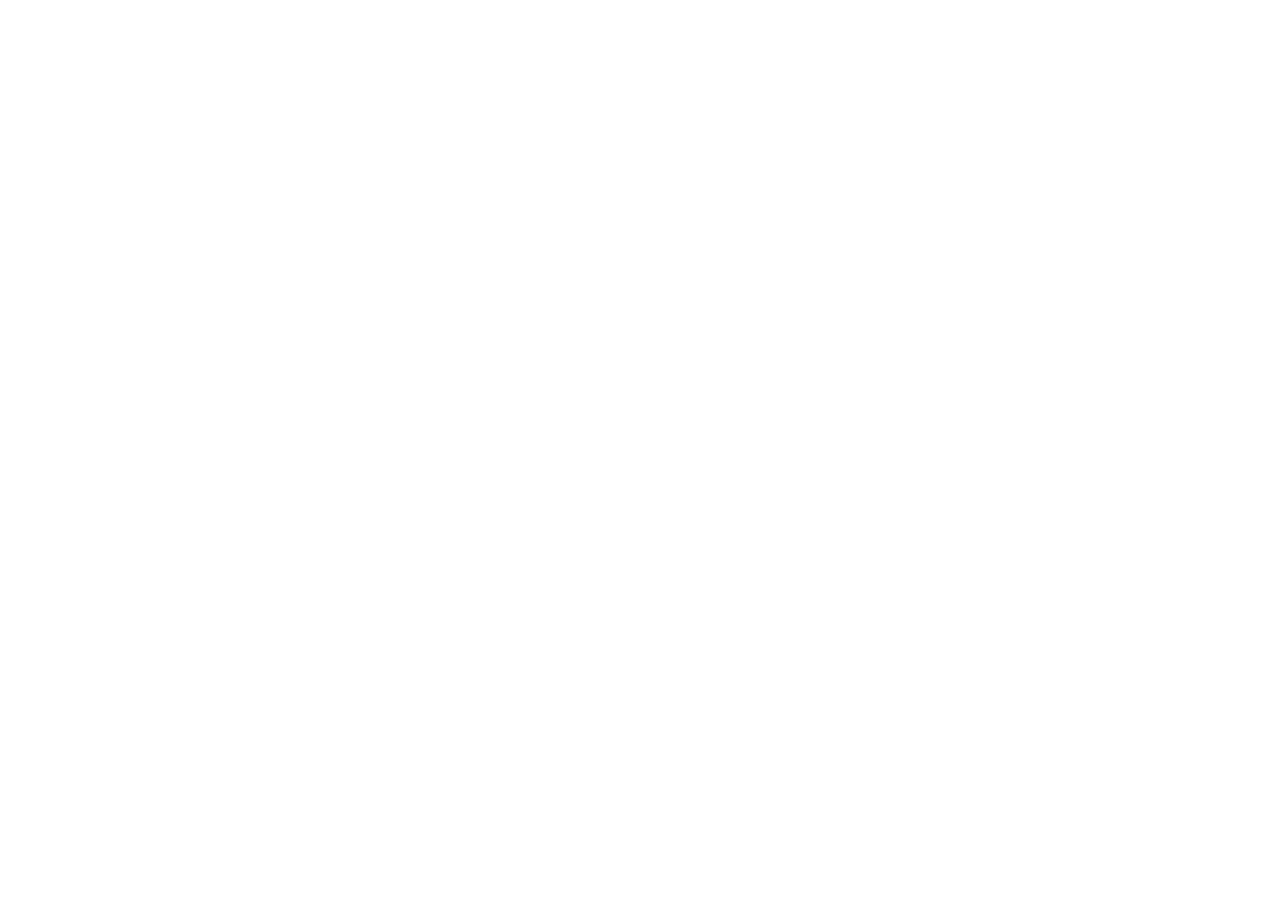
==== astra-pulse/index.html @ fcc2febe "new edits" ====
<!doctype html><html lang="en"><head><meta charset="UTF-8"><meta name="viewport" content="width=device-width,initial-scale=1"><meta name="description" content="Explore real health recordings, interactive scenarios, your personal journal and a 3D wearable concept."><title>Astro Sensor · Crew health, understood</title><link rel="stylesheet" href="style.css?v=20261108-helios1"><link rel="stylesheet" href="experience.css?v=20261108-helios1"><link rel="stylesheet" href="cuff-model.css?v=20261108-helios1"><link rel="stylesheet" href="astro.css?v=20261108-helios1"><link rel="stylesheet" href="comfort.css?v=20261108-helios1"></head><body><div id="app"></div><script src="research-data.js?v=20261108-helios1"></script><script src="sleep-data.js?v=20261108-helios1"></script><script src="health-engine.js?v=20261108-helios1"></script><script src="cuff-model.js?v=20261108-helios1"></script><script src="sleep-model.js?v=20261108-helios1"></script><script src="experience.js?v=20261108-helios1"></script><script src="astro.js?v=20261108-helios1"></script><script src="pulse.js?v=20261108-helios1"></script><script src="comfort.js?v=20261108-helios1"></script></body></html>
---- astra-pulse/comfort.css ----
:root{--comfort-panel:#27469055;--comfort-card:#19284a;--comfort-menu:#192848}
.appearance-menu{position:relative}.appearance-menu>summary{padding:9px 12px;border:1px solid var(--line);border-radius:10px}.appearance-menu>div{position:absolute;right:0;top:calc(100% + 8px);width:min(250px,78vw);z-index:5;padding:16px;background:var(--comfort-menu);border:1px solid var(--line);border-radius:15px;box-shadow:0 8px 32px #0003}.appearance-menu .control{margin-bottom:12px}.appearance-menu small{display:block;color:var(--muted);line-height:1.5}
.mission-intro,.movement-layout{display:grid;grid-template-columns:minmax(0,1.5fr) minmax(0,1fr);gap:22px;align-items:center}.mission-intro{margin-bottom:24px}.mission-flow{display:flex;flex-wrap:wrap;gap:8px}.mission-flow span{padding:7px 12px;border-radius:14px;background:var(--comfort-panel);font-size:12px}.mission-illustration{text-align:center;position:relative}.mission-illustration img{width:min(100%,280px);height:auto}.mission-illustration svg{position:absolute;bottom:0;left:12%;width:76%;fill:none;stroke:var(--green);stroke-width:2;stroke-dasharray:280;animation:signal-draw 3s ease-out 1 both}@keyframes signal-draw{from{stroke-dashoffset:280}to{stroke-dashoffset:0}}
.team-grid,.comfort-grid{display:grid;grid-template-columns:repeat(3,minmax(0,1fr));gap:16px;margin-bottom:20px}.comfort-grid{grid-template-columns:repeat(2,minmax(0,1fr))}.team-profile{display:flex;flex-direction:column;align-items:start}.team-profile p{margin:5px 0}.team-portrait{position:relative;display:grid;place-items:center;width:118px;height:118px;margin:0 0 16px;border-radius:22px;background:var(--comfort-panel);border:1px solid var(--line)}.team-portrait span{position:absolute;right:4px;bottom:5px;padding:4px 6px;border-radius:8px;background:var(--comfort-card);font-size:11px}.science-basics h2{margin-top:12px}.science-details>summary{margin-bottom:12px}.science-details .banner{margin-top:18px}.science-details .card{padding:18px}.journal-trends{position:relative}.journal-orbit{float:right;max-width:35%;height:auto;margin:0 4px 10px 12px}.journal-trends .chart{clear:both}.movement-layout{grid-template-columns:minmax(0,140px) minmax(0,1fr)}.movement-figure{width:100%;height:auto}.movement-figure path{transition:d .5s ease-in-out}.comfort-grid .control{min-width:0}
html[data-font=reading] body,html[data-font=reading] h1,html[data-font=reading] h2,html[data-font=reading] h3{font-family:Verdana,Arial,sans-serif;letter-spacing:.025em;word-spacing:.07em}html[data-font=reading] p,html[data-font=reading] li,html[data-font=reading] label{line-height:1.75}
html[data-theme=light]{color-scheme:light;--ink:#202947;--muted:#485575;--green:#195b80;--line:#adb9d5;--comfort-panel:#e2e9ff;--comfort-card:#fff;--comfort-menu:#f7f9ff}
html[data-theme=light] body{background-color:#eef2ff;background-image:radial-gradient(circle at 22px 35px,#6477b655 0 1px,transparent 1.6px),radial-gradient(circle at 137px 111px,#fff 0 1px,transparent 1.5px),linear-gradient(135deg,#e3f1fc,#eee8fa);background-size:227px 241px,311px 293px,100% 100%}
html[data-theme=light] :is(h1,h2,h3,p,th,footer,.tiny,.team-mascot,.sidebar nav button,.health-inputs small,.cuff-3d>small,.cuff-model-controls span){color:var(--ink)}
html[data-theme=light] :is(.sidebar,.card,.stat,.realm,.wearable-card,.cuff-3d,.cuff-3d:hover,.pulse-helper,dialog){background:#f9fbff;color:var(--ink);border-color:var(--line)}
html[data-theme=light] :is(.stat:nth-child(2n),.realm:nth-child(2n),.sidefoot,.banner,.daily-support,.notice,.mini-stats>div,.steps .step b,.featureicon,.logo i,.pulse-message,.pulse-message.pulse-user){background:#e8edfc;color:var(--ink)}
html[data-theme=light] :is(a,summary,.logo span,.eyebrow,.score-number,.health-inputs strong,.notice strong,.sensor-arrow i,.pulse-message>strong,.badge,#form-status){color:#195b80}html[data-theme=light] .badge{background:#d8f2ef}html[data-theme=light] :is(.mini-stats small,.ear-space>small){color:var(--muted)}
html[data-theme=light] :is(button,select,input,textarea,.control input,.control textarea){background:#f5f7ff;color:var(--ink);border-color:#a3b0ce}html[data-theme=light] :is(button.primary,.sidebar nav button.active,.selected){background:#274690!important;color:#fff!important;border-color:#274690!important}html[data-theme=light] button:hover{background:#dce7ff}html[data-theme=light] .chart text{fill:#435578}html[data-theme=light] .chart path[stroke]{stroke:#274690}html[data-theme=light] .chart circle{fill:#167a84}html[data-theme=light] .chart line{stroke:#a3b0ce}html[data-theme=light] .breath{background:#dbe7ff;color:#274690}html[data-theme=light] .sensor-leaders text{fill:#1b264f}html[data-theme=light] .sensor-leaders path{stroke:#274690}
@media(max-width:900px){.team-grid,.comfort-grid{grid-template-columns:1fr}.mission-intro{grid-template-columns:1fr}.mission-illustration img{width:180px}.mission-illustration svg{left:30%;width:40%}}
@media(max-width:480px){.movement-layout{grid-template-columns:100px minmax(0,1fr)}.appearance-menu>div{right:auto;left:0}}
@media(prefers-reduced-motion:reduce){.mission-illustration svg{animation:none}.movement-figure path{transition:none}}
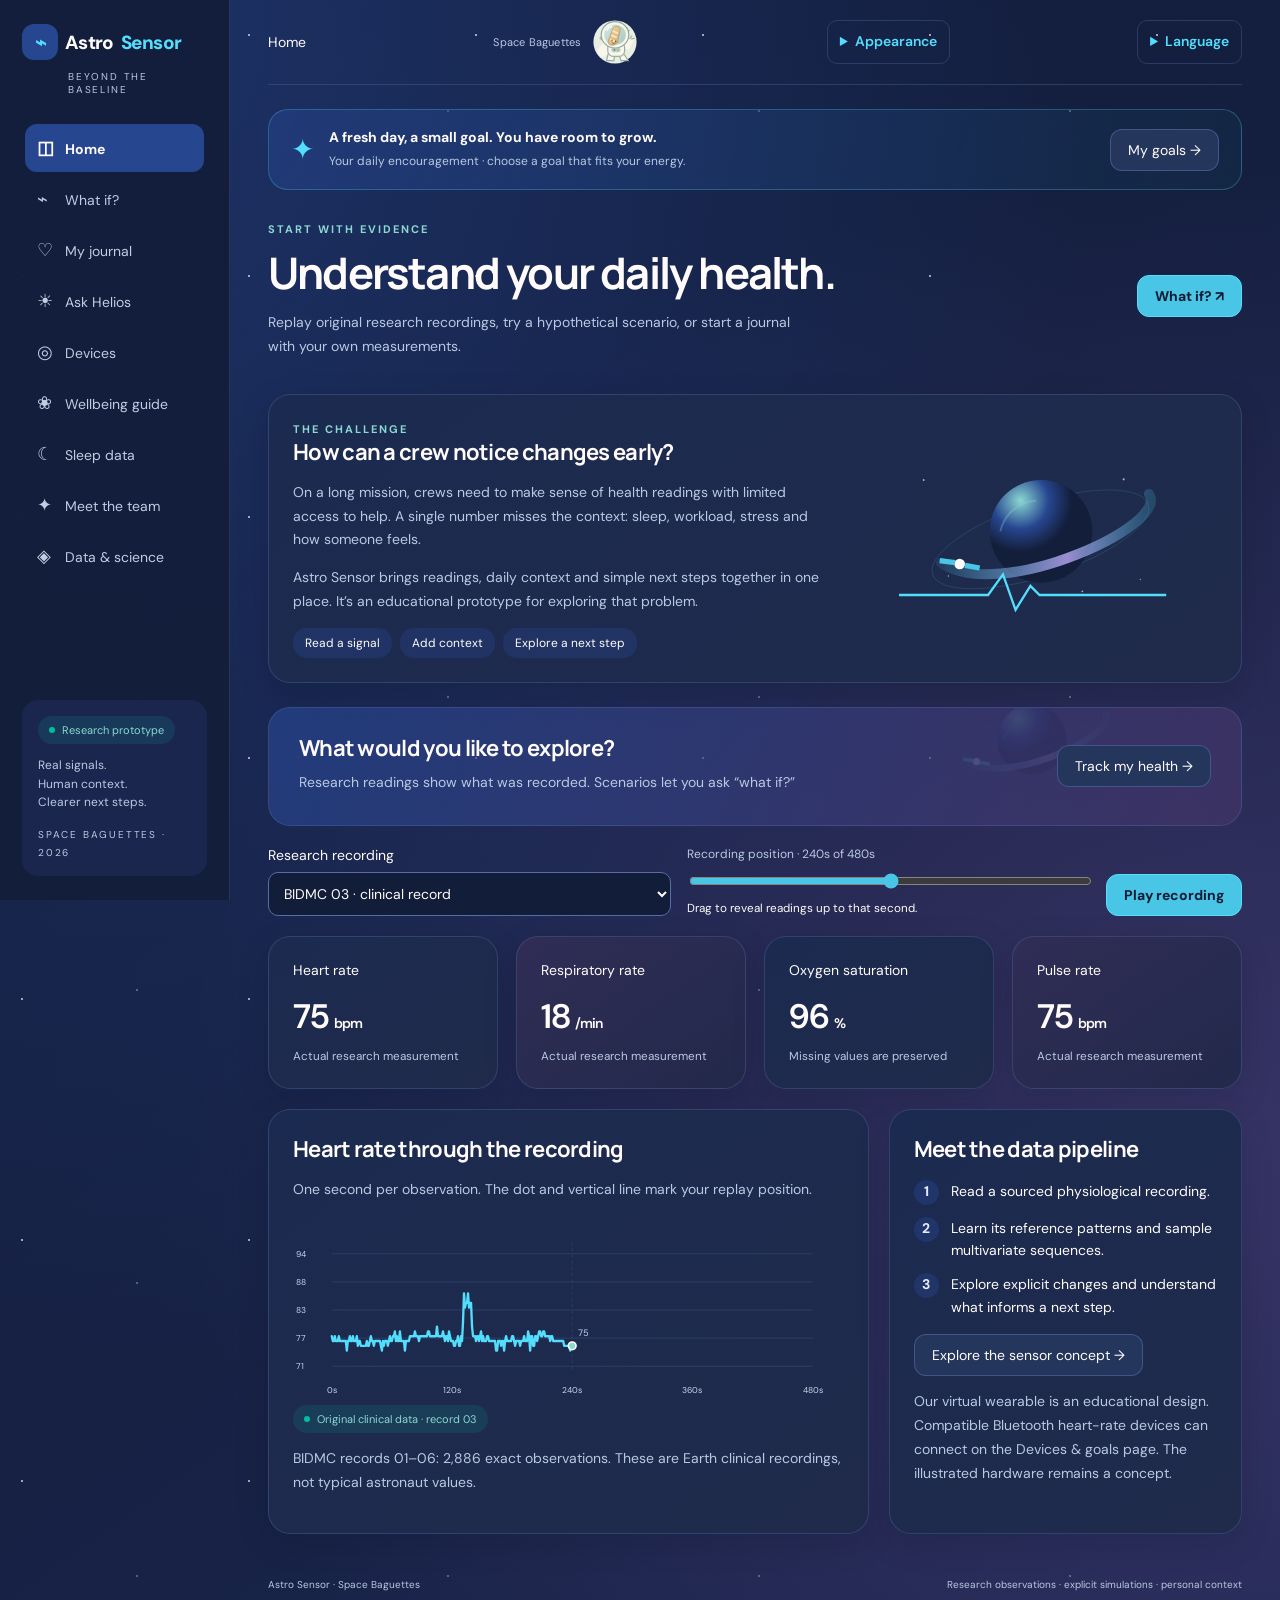
==== commit c0f6bc61: "Publish Astro Sensor project snapshot" ====
--- a/astra-pulse/index.html
+++ b/astra-pulse/index.html
@@ -1 +1,3 @@
-<!doctype html><html lang="en"><head><meta charset="UTF-8"><meta name="viewport" content="width=device-width,initial-scale=1"><meta name="description" content="Explore real health recordings, interactive scenarios, your personal journal and a 3D wearable concept."><title>Astro Sensor · Crew health, understood</title><link rel="stylesheet" href="style.css?v=20261108-helios1"><link rel="stylesheet" href="experience.css?v=20261108-helios1"><link rel="stylesheet" href="cuff-model.css?v=20261108-helios1"><link rel="stylesheet" href="astro.css?v=20261108-helios1"><link rel="stylesheet" href="comfort.css?v=20261108-helios1"></head><body><div id="app"></div><script src="research-data.js?v=20261108-helios1"></script><script src="sleep-data.js?v=20261108-helios1"></script><script src="health-engine.js?v=20261108-helios1"></script><script src="cuff-model.js?v=20261108-helios1"></script><script src="sleep-model.js?v=20261108-helios1"></script><script src="experience.js?v=20261108-helios1"></script><script src="astro.js?v=20261108-helios1"></script><script src="pulse.js?v=20261108-helios1"></script><script src="comfort.js?v=20261108-helios1"></script></body></html>
+<!doctype html>
+<!-- Bootstraps Astro Sensor and loads the browser-based data, models, interface, and translations in dependency order. -->
+<html lang="en"><head><meta charset="UTF-8"><meta name="viewport" content="width=device-width,initial-scale=1"><meta name="description" content="Explore real health recordings, interactive scenarios, your personal journal and a 3D wearable concept."><title>Astro Sensor · Crew health, understood</title><link rel="stylesheet" href="style.css?v=20261115-cleanup1"><link rel="stylesheet" href="experience.css?v=20261115-cleanup1"><link rel="stylesheet" href="cuff-model.css?v=20261115-cleanup1"><link rel="stylesheet" href="astro.css?v=20261115-cleanup1"><link rel="stylesheet" href="comfort.css?v=20261115-cleanup1"><link rel="stylesheet" href="mission.css?v=20261115-cleanup1"></head><body><div id="app"></div><script src="research-data.js?v=20261115-cleanup1"></script><script src="sleep-data.js?v=20261115-cleanup1"></script><script src="health-engine.js?v=20261115-cleanup1"></script><script src="cuff-model.js?v=20261115-cleanup1"></script><script src="sleep-model.js?v=20261115-cleanup1"></script><script src="experience.js?v=20261115-cleanup1"></script><script src="astro.js?v=20261115-cleanup1"></script><script src="pulse.js?v=20261115-cleanup1"></script><script src="comfort.js?v=20261115-cleanup1"></script><script src="mission.js?v=20261115-cleanup1"></script><script src="language-detail.js?v=20261115-cleanup1"></script><script src="language-extended.js?v=20261115-cleanup1"></script><script src="language.js?v=20261115-cleanup1"></script></body></html>
--- a/astra-pulse/style.css
+++ b/astra-pulse/style.css
@@ -0,0 +1,3 @@
+/* Defines the base layout, typography, cards, controls, and responsive styles. */
+@import url('https://fonts.googleapis.com/css2?family=DM+Sans:wght@400;500;600;700&family=Manrope:wght@400;500;600;700;800&display=swap');
+:root{--ink:#282b3b;--muted:#666c8c;--green:#41486c;--line:#e3e1ea;--bg:#f3f2f7}*{box-sizing:border-box}body{margin:0;background:var(--bg);color:var(--ink);font:14px 'DM Sans',sans-serif}button,input,select{font:inherit}button,a,input,select{accent-color:var(--green)}button{cursor:pointer}button:focus-visible,a:focus-visible,input:focus-visible,select:focus-visible{outline:3px solid #b497df;outline-offset:3px}button{border:1px solid var(--line);border-radius:12px;padding:11px 17px;background:white;color:var(--ink)}button.primary{background:var(--green);color:white;border-color:var(--green)}a{color:var(--green)}h1,h2,h3{font-family:Manrope,sans-serif}h1{font-size:42px;line-height:1.17;letter-spacing:-1.8px;margin:12px 0}h2{font-size:22px;letter-spacing:-.7px;margin:0 0 8px}h3{font-size:15px;margin:0 0 10px}p{line-height:1.7;color:var(--muted)}.shell{display:grid;grid-template-columns:230px 1fr;min-height:100vh}.sidebar{background:#fff;border-right:1px solid var(--line);padding:32px 22px;position:sticky;top:0;height:100vh;display:flex;flex-direction:column}.logo{font-weight:800;font-size:19px;letter-spacing:-.7px;display:flex;align-items:center;gap:10px}.logo i{background:#dfdceb;width:36px;height:36px;display:grid;place-items:center;border-radius:12px;font-style:normal;color:var(--green)}.tiny{font-size:10px;text-transform:uppercase;letter-spacing:1.8px;color:var(--muted)}.sidebar nav{margin-top:45px;display:grid;gap:8px}.sidebar nav button{text-align:left;border:none;background:transparent;color:var(--muted);padding:15px}.sidebar nav button.active{background:#ebe9f1;color:var(--green);font-weight:700}.sidebar nav span{display:inline-block;width:28px;font-size:18px}.sidefoot{margin-top:auto;background:#efeef5;padding:18px;border-radius:16px}.sidefoot p{font-size:12px}.main{padding:0 38px 30px;max-width:1550px;width:100%;margin:auto}.topbar{height:83px;display:flex;align-items:center;justify-content:space-between;border-bottom:1px solid var(--line);gap:12px}.badge{display:inline-flex;align-items:center;gap:7px;border-radius:30px;font-size:11px;padding:7px 11px;background:#e9e7ef;color:var(--green)}.badge:before{content:'';width:6px;height:6px;background:#6e7599;border-radius:50%}.avatar{display:inline-grid;place-items:center;width:36px;height:36px;background:#e9e0f3;border-radius:50%;font-weight:600}.hero{display:flex;justify-content:space-between;align-items:center;padding:33px 0 25px;gap:20px}.hero p{margin:10px 0;max-width:550px}.hero-actions{display:flex;gap:9px}.grid{display:grid;gap:18px}.stats{grid-template-columns:repeat(4,1fr);margin:20px 0}.card{border:1px solid var(--line);border-radius:22px;padding:24px;background:#fff;min-width:0}.stat{background:var(--tint,#fff)}.stat .value{font-size:34px;font-weight:600;letter-spacing:-1.2px;margin:15px 0 7px}.stat small{color:var(--muted)}.row{display:grid;grid-template-columns:1.7fr 1fr;gap:20px;margin-bottom:20px}.cardhead{display:flex;justify-content:space-between;align-items:center;gap:10px}.chart{width:100%;height:auto;display:block}.legend{display:flex;gap:18px;color:var(--muted);font-size:11px;margin-top:10px}.dot{display:inline-block;width:8px;height:8px;background:#6c7395;border-radius:50%;margin-right:5px}.notice{background:#f5eee2;border:1px solid #e7d8bd;border-radius:15px;padding:16px;margin:18px 0;line-height:1.7}.notice strong{display:block}.steps{display:grid;gap:12px;margin:16px 0}.step{display:flex;gap:12px;line-height:1.6}.step b{width:25px;height:25px;flex-shrink:0;background:#e6e4ee;border-radius:50%;text-align:center}.controls{display:flex;flex-wrap:wrap;gap:16px;align-items:end;margin-bottom:18px}.control{display:grid;gap:8px;flex:1;min-width:140px}.control label{font-size:12px;color:var(--muted)}select{width:100%;padding:11px;border:1px solid var(--line);border-radius:10px;background:white;color:var(--ink)}input[type=range]{width:100%}.metriclabel{display:flex;justify-content:space-between}.mission{background:#e9e8ee;overflow:hidden;position:relative;min-height:300px}.space{height:240px;perspective:800px;display:grid;place-items:center;touch-action:none;cursor:grab;background:radial-gradient(ellipse at 50% 60%,#f3f1e4,transparent 60%)}.craft{width:240px;height:130px;position:relative;transform-style:preserve-3d;transform:rotateX(-18deg) rotateY(-28deg);transition:transform .08s}.body{position:absolute;inset:15px 30px;background:linear-gradient(110deg,#fff,#d8d6e1);border-radius:55px;border:2px solid #c1bdcf;box-shadow:inset 0 -18px 20px #b4b0c577;transform:translateZ(30px)}.window{position:absolute;left:72px;top:40px;width:90px;height:45px;border:7px solid #a7a2bb;border-radius:28px;background:linear-gradient(150deg,#729eab,#d0d4e9);transform:translateZ(34px)}.panel{position:absolute;width:90px;height:140px;top:-5px;background:repeating-linear-gradient(0deg,transparent 0 22px,#afbdc9 23px 24px),repeating-linear-gradient(90deg,#829aa9 0 20px,#bfd0da 21px 23px);border:4px solid #b3c4cf;border-radius:6px;transform:translateZ(-5px)}.panel.left{left:-64px}.panel.right{right:-64px}.ring{position:absolute;width:130px;height:180px;left:55px;top:-25px;border:13px solid #c9c6d6;border-radius:50%;transform:rotateY(90deg);background:#e6e3f233}.model-label{position:absolute;bottom:16px;left:22px;font-size:11px;color:var(--muted)}.bottomgrid{grid-template-columns:repeat(3,1fr)}.featureicon{font-size:24px;background:#f0eee5;display:inline-grid;place-items:center;width:44px;height:44px;border-radius:14px;margin-bottom:15px}.realmgrid{grid-template-columns:repeat(3,1fr)}.realm{background:var(--tint);min-height:210px}.realm p{color:#4d526a}.realm button{background:#ffffff88}.eyebrow{color:var(--green);font-size:11px;letter-spacing:2px;text-transform:uppercase;font-weight:700}.banner{padding:25px 30px;border-radius:22px;background:#e2e0eb;display:flex;justify-content:space-between;align-items:center;gap:20px;margin-bottom:20px}.banner p{margin:5px 0}.tablewrap{overflow:auto}table{width:100%;border-collapse:collapse;font-size:12px}td,th{text-align:left;padding:14px 8px;border-bottom:1px solid var(--line)}th{color:var(--muted);font-weight:500}footer{display:flex;justify-content:space-between;color:var(--muted);font-size:10px;padding:24px 0 0;gap:20px}.checkin{display:flex;gap:10px;flex-wrap:wrap}.checkin button.selected{background:#dfdceb;border-color:#7d769b}.statusline{min-height:24px;font-size:12px;color:var(--green)}.breath{width:110px;height:110px;border-radius:50%;background:#dad7e7;margin:20px auto;display:grid;place-items:center}.breath.running{animation:breathe 10s ease-in-out infinite}@keyframes breathe{0%,100%{transform:scale(.8)}40%,60%{transform:scale(1.15)}}@media(min-width:1450px){.main{padding-left:55px;padding-right:55px}}@media(max-width:1100px){.shell{grid-template-columns:185px 1fr}.sidebar{padding:25px 12px}.main{padding:0 22px 25px}.stats{grid-template-columns:repeat(2,1fr)}.row{grid-template-columns:1fr}.realmgrid{grid-template-columns:repeat(2,1fr)}h1{font-size:34px}.hero{align-items:start}}@media(max-width:700px){.shell{display:block}.sidebar{position:static;height:auto;padding:15px}.sidebar nav{display:flex;overflow:auto;margin-top:15px;gap:4px}.sidebar nav button{white-space:nowrap;padding:11px}.sidebar nav span{width:20px}.sidefoot{display:none}.main{padding:0 15px 20px}.hero{display:block;padding-top:25px}.hero-actions{margin-top:15px}.topbar{height:65px}.stats{gap:10px}.card{padding:18px}.stat .value{font-size:28px}.bottomgrid,.realmgrid{grid-template-columns:1fr}.banner{display:block}.badge{font-size:10px}h1{font-size:32px}.cardhead{flex-wrap:wrap}}@media(prefers-reduced-motion:reduce){*{animation:none!important;transition:none!important}}
--- a/astra-pulse/experience.css
+++ b/astra-pulse/experience.css
@@ -0,0 +1,49 @@
+/* Styles the scenario and journal forms, device models, sensor dialogs, and responsive app layout. */
+.preset-grid{display:flex;flex-wrap:wrap;gap:10px;margin-bottom:24px}.selected{background:#dfdceb!important;border-color:#827a9f!important;color:#323858!important}.health-inputs{display:grid;grid-template-columns:1fr 1fr;gap:22px 16px}.health-inputs .control{min-width:0}.health-inputs small{line-height:1.5;color:#6d7495;font-size:11px}.health-inputs .metriclabel{flex-wrap:wrap;gap:8px}.health-inputs strong{color:#41486c}.control input[type=number],.control input[type=date],.control textarea{background:#f8f7fa;border:1px solid #dad8e3;border-radius:10px;padding:12px;width:100%;color:var(--ink)}textarea{resize:vertical;min-height:75px}.toggle{display:flex;gap:10px;align-items:center;margin-top:22px;color:var(--ink)}.scenario-layout{grid-template-columns:1fr 1.35fr}.score-number{font-size:48px;letter-spacing:-2px;color:#41486c;font-weight:700}.score-number small{font-size:14px;color:var(--muted);letter-spacing:0;margin-left:6px}.score-parts{display:grid;grid-template-columns:1fr 1fr;gap:18px}.score-parts small{font-size:10px;color:var(--muted);display:block;margin-top:6px}.meter{height:6px;background:#eae9f0;border-radius:8px;margin-top:9px;overflow:hidden}.meter i{height:100%;display:block;background:#9b95b3;border-radius:8px}.mini-stats{display:grid;grid-template-columns:repeat(4,1fr);gap:10px;margin-top:20px}.mini-stats>div{padding:13px 8px;background:#efeef4;border-radius:13px;text-align:center}.mini-stats small{font-size:10px;color:var(--muted)}.mini-stats strong{display:block;font-size:18px;margin-top:8px}.mini-stats strong small{font-weight:400}details{line-height:1.7}summary{cursor:pointer;color:#41486c;font-weight:600}#form-status{color:#41486c;font-size:12px;line-height:1.6;margin-top:15px}.wearable-card{background:#e9e8ee}.wearable-stage{position:relative}.wearable-stage .space{height:340px;background:radial-gradient(ellipse,#faf5e7,transparent 65%)}.wrist-model{position:relative;width:285px;height:220px;transform-style:preserve-3d}.wrist{position:absolute;left:0;top:67px;width:285px;height:105px;background:linear-gradient(180deg,#ead6c1,#d3b69b);border-radius:65px;border:1px solid #c4a58c;transform:translateZ(-15px);box-shadow:inset 0 -15px 25px #b9947666}.watch-band{position:absolute;left:105px;top:32px;width:75px;height:178px;background:repeating-linear-gradient(0deg,#80799e 0 8px,#776f97 9px 10px);border:2px solid #6b6389;border-radius:30px;transform:translateZ(16px);box-shadow:0 12px 12px #37314d26}.watch-case{position:absolute;left:79px;top:48px;width:127px;height:143px;transform:translateZ(37px);background:linear-gradient(145deg,#f0eee1,#b1adc3);border:3px solid #b2adc4;border-radius:32px;box-shadow:6px 10px 0 #a5a0ba,12px 17px 18px #494e6533;transform-style:preserve-3d}.watch-screen{position:absolute;inset:9px;border-radius:24px;background:linear-gradient(140deg,#33384f,#21263c);padding:14px 10px;color:#dad6e9;transform:translateZ(5px)}.watch-screen>small{font-size:7px;letter-spacing:1px;display:block;text-align:center}.watch-screen>strong{display:block;margin-top:16px;font-size:29px;text-align:center}.watch-screen strong span{font-size:10px;font-weight:400}.watch-screen svg{width:100%;margin-top:8px}.sensor-dot{position:absolute;z-index:3;border:2px solid white;width:27px;height:27px;padding:0;border-radius:50%;background:#a7a0c5;color:#393158;box-shadow:0 0 0 5px #d7d3e688;animation:sensorPulse 2.3s ease-in-out infinite;transform:translateZ(13px);font-size:14px}.sensor-dot.ppg{left:-13px;top:50px}.sensor-dot.oxygen{right:-13px;top:65px;background:#c7b0de}.sensor-dot.eda{left:26px;bottom:-12px;background:#e5c699}.sensor-dot.motion{right:-8px;top:12px;background:#a8c8d5}.sensor-dot.temp{left:9px;top:-13px;background:#e2b4b5}.sensor-dot.active{box-shadow:0 0 0 7px #b3abd288;background:#d5cfed}.sensor-arrows{display:grid;grid-template-columns:1fr 1fr;gap:10px}.sensor-arrow{text-align:left;display:flex;align-items:center;gap:8px;font-size:12px;position:relative;background:#ffffffbb}.sensor-arrow span{font-size:18px}.sensor-arrow i{margin-left:auto;font-style:normal;font-size:18px;color:#797199}.sensor-arrow:before{content:'→';color:#8982a5;font-size:20px}.wearable-card .controls{margin-top:20px}.wearable-card p{font-size:11px}.dialog-close{position:absolute;top:15px;right:15px;padding:5px 12px;font-size:20px}dialog{border:1px solid var(--line);border-radius:25px;padding:34px;max-width:560px;width:calc(100% - 35px);color:var(--ink);box-shadow:0 25px 100px #20253f44}dialog::backdrop{background:#23283e70;backdrop-filter:blur(5px)}dialog h2{padding-right:25px}@keyframes sensorPulse{50%{box-shadow:0 0 0 9px #bdb6d755}}@media(max-width:1200px){.scenario-layout{grid-template-columns:1fr}.wearable-stage .space{height:300px}}@media(max-width:700px){.health-inputs,.score-parts{grid-template-columns:1fr}.mini-stats{grid-template-columns:repeat(2,1fr)}.sensor-arrows{grid-template-columns:1fr}.preset-grid button{font-size:12px;padding:10px}.score-number{font-size:38px}.wrist-model{width:270px}.health-inputs{gap:17px}}
+ .sensor-leaders{position:absolute;left:-100px;top:-85px;width:340px;height:340px;overflow:visible;transform:translateZ(13px);pointer-events:none}.sensor-leaders g{pointer-events:all;cursor:pointer}.sensor-leaders g>path{stroke:#9089aa;stroke-width:1.5;fill:none}.sensor-leaders text{font-family:'DM Sans',sans-serif;font-size:10px;fill:#5b5575;font-weight:600}.sensor-leaders g:focus-visible{outline:2px solid #a18abc}.sensor-leaders g:hover>path{stroke:#41486c;stroke-width:3}.sensor-leaders g:hover text{fill:#292f4c}
+/* Keep the footer card visible; only navigation scrolls on shorter screens. */
+@media (min-width:701px){
+ .sidebar{height:100dvh;min-height:0;padding:24px 22px;overflow:hidden}
+ .sidebar>.logo,.sidebar>.tiny{flex-shrink:0}
+ .sidebar nav{flex:1 1 auto;min-height:0;margin-top:28px;overflow-y:auto;align-content:start;scrollbar-width:thin;padding:3px}
+ .sidebar nav button{flex-shrink:0}
+ .sidefoot{flex:0 0 auto;margin-top:18px;padding:16px}
+ .sidefoot p{margin:12px 0;line-height:1.55}
+}
+@media (min-width:701px) and (max-width:1100px){.sidebar{padding:20px 12px}}
+@media (min-width:701px) and (min-height:601px) and (max-height:800px){
+ .sidebar nav{margin-top:20px;gap:4px}
+ .sidebar nav button{padding:10px}
+ .sidefoot{padding:14px;margin-top:12px}
+ .sidefoot p{margin:8px 0;font-size:11px}
+ .sidefoot .tiny{font-size:9px;letter-spacing:1px}
+}
+@media (min-width:701px) and (max-height:600px){
+ .sidebar{padding-top:16px;padding-bottom:16px}
+ .sidebar nav{margin-top:16px;gap:4px}
+ .sidebar nav button{padding:11px}
+ .sidefoot{padding:12px;margin-top:12px}
+ .sidefoot p{margin:8px 0;font-size:11px}
+ .sidefoot .tiny{font-size:9px;letter-spacing:1px}
+}
+ .team-mascot{display:flex;align-items:center;gap:10px;flex-shrink:0;color:#6d658c;font-size:11px;letter-spacing:.2px}.team-mascot img{display:block;width:48px;height:48px}@media(max-width:700px){.team-mascot{gap:4px}.team-mascot span{display:none}.team-mascot img{width:42px;height:42px}}
+ .sensor-leaders g{pointer-events:bounding-box}
+@media(max-width:700px){.wearable-stage .space{overflow:clip}.wearable-stage .wrist-model{width:340px;zoom:.85}}
+.cuff-accessory{display:block;width:100%;margin:12px 0 20px;padding:16px 18px;background:#f4f3f9;border:1px solid #d8d5e2;border-radius:20px;text-align:left;transition:background .15s,border-color .15s}.cuff-accessory:hover{background:#fff;border-color:#958fae}.cuff-accessory.selected{background:#ebe9f5!important}.cuff-accessory>small{display:block;text-align:center;color:#7e779c;font-size:10px;line-height:1.5}.cuff-caption{display:flex;justify-content:space-between;align-items:center;gap:12px;color:#615a7c;font-size:11px}.cuff-caption .eyebrow{font-size:9px;letter-spacing:1.4px}@media(max-width:700px){.cuff-accessory{padding:13px 10px}.cuff-caption{align-items:start;flex-direction:column;gap:7px}.wearable-stage .wrist-model{width:285px;zoom:.85}}
+/* Quiet space backdrop: static stars keep charts and reading distraction-free. */
+body {
+  background-color: #e7eafb;
+  background-image:
+    radial-gradient(circle at 22px 35px, #ffffffcc 0 1px, transparent 1.6px),
+    radial-gradient(circle at 137px 111px, #6c79b83b 0 .7px, transparent 1.3px),
+    radial-gradient(circle at 71px 173px, #ffffffb8 0 .8px, transparent 1.5px),
+    radial-gradient(ellipse at 12% 15%, #d8eafa 0%, transparent 55%),
+    radial-gradient(ellipse at 90% 65%, #ded5f4 0%, transparent 60%),
+    linear-gradient(145deg, #eff3ff, #e5e7fa 50%, #eae1f5);
+  background-size: 227px 241px, 311px 293px, 379px 337px, 100% 100%, 100% 100%, 100% 100%;
+}
+.sidebar { background: #fafafff2; border-right-color: #dcdff0; }
+.topbar { border-bottom-color: #cdd3e7; }
+.sidefoot { background: #eeedf8; }
+.banner { background: #e4e7f5; }
+.card { box-shadow: 0 6px 24px #55619a08; }
--- a/astra-pulse/cuff-model.css
+++ b/astra-pulse/cuff-model.css
@@ -0,0 +1,2 @@
+/* Styles the 3D cuff, monitor display, controls, and sensor callout. */
+.cuff-3d{background:#ebe9f2;text-align:left;cursor:default;padding:18px 20px;border:1px solid #d5d2e1}.cuff-space{height:228px;display:grid;place-items:center;perspective:850px;touch-action:none;cursor:grab;background:radial-gradient(ellipse,#f9f6e8,transparent 65%);overflow:clip;border-radius:14px}.cuff-rig{width:420px;height:180px;position:relative;transform-style:preserve-3d}.cuff-upper-arm{position:absolute;left:10px;top:60px;width:235px;height:80px;background:linear-gradient(#ead8c1,#d3b698);border:1px solid #c7ab8f;border-radius:44px;box-shadow:inset 0 -12px 20px #b6957526;transform:translateZ(-14px)}.cuff-fabric{position:absolute;left:82px;top:47px;width:94px;height:102px;border:2px solid #716992;background:linear-gradient(105deg,#a6a0bb,#827a9f 50%,#5f6583);border-radius:18px 20px 20px 18px;box-shadow:5px 7px 0 #646a8a66,inset 6px 0 15px #d8d5e466;transform:translateZ(13px);transform-style:preserve-3d}.cuff-seam{position:absolute;inset:9px;border:1px dashed #d3cfe180;border-radius:12px;pointer-events:none}.cuff-fastener{position:absolute;left:11px;right:11px;top:42px;height:22px;border-radius:4px;background:linear-gradient(#6f678e,#4d536e);border:1px solid #5c5676}.cuff-air-tube{position:absolute;inset:0;width:420px;height:180px;transform:translateZ(4px);pointer-events:none}.cuff-monitor{position:absolute;left:288px;top:43px;width:122px;height:111px;border-radius:25px;background:linear-gradient(135deg,#fcfbf2,#d6d4e0);border:2px solid #ada9c0;box-shadow:5px 8px 0 #aba6be,10px 16px 20px #534d6a21;transform:translateZ(27px);transform-style:preserve-3d}.cuff-monitor-screen{position:absolute;left:12px;right:12px;top:13px;height:65px;border-radius:14px;background:linear-gradient(135deg,#33384f,#21263c);color:#dad6e9;display:flex;flex-direction:column;align-items:center;justify-content:center;gap:5px;transform:translateZ(5px);text-align:center;box-shadow:inset 0 1px 3px #181d3755}.monitor-label{font-size:6px;letter-spacing:.8px;line-height:1}.cuff-monitor-screen strong{font-size:19px;font-weight:600;line-height:1;white-space:nowrap;font-variant-numeric:tabular-nums;letter-spacing:-.5px}.cuff-monitor-screen strong span{font-size:12px;color:#afa9c6;font-weight:400;vertical-align:2px}.monitor-unit{font-size:7px;line-height:1;color:#afa9c6}.monitor-power{position:absolute;bottom:9px;left:calc(50% - 9px);width:18px;height:18px;background:#8c86a7;border:1px solid #7a7299;border-radius:50%;display:grid;place-items:center;color:#f1eff8;font-size:11px}.cuff-hotspot{position:absolute;right:-13px;top:23px;width:28px;height:28px;border:2px solid #fff;border-radius:50%;background:#a8a0c7;color:#443b67;padding:0;font-size:15px;box-shadow:0 0 0 5px #cec8e488;animation:sensorPulse 2.3s ease-in-out infinite;transform:translateZ(14px);z-index:3}.cuff-floating-label{position:absolute;left:193px;top:2px;padding:6px 9px;background:#f1eff8bb;border:1px solid #d5d1e3;border-radius:9px;color:#5f587b;font-size:10px;transform:translateZ(28px);z-index:4}.cuff-floating-arrow{position:absolute;inset:0;width:420px;height:180px;transform:translateZ(28px);pointer-events:none}.cuff-model-controls{display:flex;align-items:center;justify-content:space-between;gap:12px;margin:4px 0 14px}.cuff-model-controls button{font-size:11px;padding:8px 12px}.cuff-model-controls span{font-size:10px;color:#7a7399}.cuff-3d>small{display:block;font-size:10px;line-height:1.6;color:#7e769c;text-align:center}.cuff-3d:hover{background:#ebe9f2;border-color:#d5d2e1}@media(max-width:700px){.cuff-3d{padding:15px 10px}.cuff-rig{zoom:.72}.cuff-space{height:190px}.cuff-model-controls{align-items:flex-start;flex-direction:column;gap:9px}}
--- a/astra-pulse/astro.css
+++ b/astra-pulse/astro.css
@@ -0,0 +1,12 @@
+/* Applies the dark space theme and styles the journal, goal controls, and wearable concepts. */
+/* Astro Sensor: deep-space surfaces with restrained cyan and violet accents. */
+:root{color-scheme:dark;--ink:#fffbfa;--muted:#b9c9e2;--green:#54defd;--line:#576ca85c;--bg:#101a35}
+body{background-color:#101a35;background-image:radial-gradient(circle at 22px 35px,#fff9 0 1px,transparent 1.5px),radial-gradient(circle at 137px 111px,#8bd7d266 0 .7px,transparent 1.3px),radial-gradient(ellipse at 10% 0,#27469088,transparent 60%),radial-gradient(ellipse at 95% 70%,#634b8d66,transparent 60%),linear-gradient(145deg,#101a35,#1b264f);background-size:227px 241px,311px 293px,100% 100%,100% 100%,100% 100%}
+.sidebar{background:#131e3af7;border-color:#576ca84d}.logo{font-size:19px;gap:7px}.logo span{color:#54defd}.logo i,.featureicon{background:#274690;color:#54defd}.sidebar nav{gap:3px;margin-top:25px}.sidebar nav button{padding:12px;color:#c1cde3}.sidebar nav button.active{background:#274690;color:#fffbfa}.sidebar nav button:hover{background:#27469088}.sidefoot{background:#1b264f}.sidefoot .tiny,.tiny,.team-mascot{color:#b9c9e2}.badge{background:#00bd9d20;color:#8bd7d2}.badge:before{background:#00bd9d}.topbar{border-color:var(--line);flex-wrap:wrap;height:auto;min-height:85px;padding:15px 0;gap:12px}.main{max-width:1600px}.hero{padding-top:32px}h1{font-size:clamp(30px,3.4vw,46px)}h1,h2,h3{color:#fffbfa}p{color:var(--muted)}
+.card,.stat,.realm{background:linear-gradient(145deg,#1b2a50,#202b4b);border:1px solid #576ca85c;box-shadow:0 10px 32px #050b1c26}.stat:nth-child(2n),.realm:nth-child(2n){background:linear-gradient(145deg,#302d56,#22294b)}.realm p{color:var(--muted)}.banner{background:linear-gradient(115deg,#274690aa,#443568aa);border:1px solid #576ca85c}.notice,.mini-stats>div,.steps .step b{background:#27469066;color:#e5edff}.notice strong{color:#54defd}.mini-stats small{color:#bed0ec}.meter{background:#576ca84d}.meter i{background:linear-gradient(90deg,#49c6e5,#00bd9d)}.score-number,.health-inputs strong,summary,#form-status,.sensor-arrow i{color:#54defd}.eyebrow{color:#8bd7d2}.selected,.checkin button.selected{background:#274690!important;color:#fffbfa!important;border-color:#54defd!important}
+button{background:#25365c;border-color:#576ca899;color:#fffbfa;transition:background .15s}button:hover{background:#324b7b}button.primary{background:#49c6e5;color:#101a35;border-color:#54defd;font-weight:700}button.primary:hover{background:#8beaff}button:focus-visible,a:focus-visible,input:focus-visible,select:focus-visible,summary:focus-visible{outline:3px solid #54defd;outline-offset:4px}a{color:#54defd}.control input[type=number],.control input[type=date],.control input[type=text],.control textarea,select,input,textarea{background:#111d39;color:#fffbfa;border:1px solid #576ca8;border-radius:10px;padding:11px;max-width:100%}input[type=checkbox],input[type=range]{padding:0;accent-color:#49c6e5}.health-inputs small{color:#b9c9e2}.health-inputs input[type=number]{width:100%}th,footer{color:#b9c9e2}.chart text{fill:#c6d5ee}.chart line{stroke:#576ca85c}.chart path[stroke]{stroke:#54defd}.chart circle{fill:#8bd7d2}.chart rect{fill:#576ca822}.chart{overflow:visible}.breath{background:#274690;color:#54defd}dialog{background:#1b264f;color:#fffbfa;border-color:#576ca8}dialog::backdrop{background:#050b1bbd}.sensor-arrow{background:#25365c}.wearable-card,.cuff-3d,.cuff-3d:hover{background:#1b264f;border-color:#576ca8}.wearable-stage .space,.cuff-space{background:radial-gradient(ellipse,#576ca84d,transparent 70%)}.watch-band{background:repeating-linear-gradient(0deg,#576ca8 0 8px,#274690 9px 10px);border-color:#576ca8}.watch-case,.cuff-monitor{background:linear-gradient(145deg,#c7d3ee,#576ca8);border-color:#879dc6}.watch-screen,.cuff-monitor-screen{background:linear-gradient(135deg,#14254c,#0c172b);color:#54defd}.sensor-dot,.cuff-hotspot{background:#49c6e5;color:#101a35}.sensor-dot.oxygen{background:#b8a4f0}.sensor-dot.eda{background:#8bd7d2}.sensor-dot.motion{background:#54defd}.sensor-dot.temp{background:#c3b5ee}.sensor-leaders text{fill:#d2e5ff}.sensor-leaders path{stroke:#8bd7d2}.cuff-fabric{background:linear-gradient(105deg,#576ca8,#274690);border-color:#8294c6}.cuff-fastener{background:#1b264f;border-color:#576ca8}.cuff-floating-label{background:#1b264fe6;color:#bfeefa;border-color:#576ca8}.cuff-model-controls span,.cuff-3d>small{color:#b9c9e2}
+.daily-support{display:flex;gap:15px;align-items:center;padding:18px 22px;margin-top:24px;border:1px solid #49c6e54d;border-radius:20px;background:linear-gradient(110deg,#27469080,#00bd9d0d)}.daily-support>span{font-size:28px;color:#54defd}.daily-support p{font-size:12px;margin:5px 0 0}.daily-support button{margin-left:auto;white-space:nowrap}.mode-control{display:flex;align-items:center;gap:8px;font-size:12px}.mode-control select{padding:6px}.pulse-helper{margin-top:26px;padding:20px;border:1px solid #54defd66;border-radius:20px;background:#142342}.pulse-helper summary{font-size:18px}.pulse-helper form{display:flex;gap:10px;flex-wrap:wrap}.pulse-helper label{width:100%}.pulse-helper input{flex:1;min-width:150px}.pulse-helper p{max-width:850px}.technical-section{margin-top:22px}body[data-mode=easy] .technical-section{display:none}.ear-layout{display:grid;grid-template-columns:1fr 1.4fr;gap:25px;margin-top:20px}.ear-space{position:relative;min-height:270px;display:grid;place-items:center;perspective:700px;touch-action:none;cursor:grab;border-radius:22px;background:radial-gradient(ellipse,#576ca860,transparent 70%)}.ear-space>small{position:absolute;bottom:12px;color:#b9c9e2;font-size:11px}.ear-device{width:145px;height:200px;position:relative;transform-style:preserve-3d;transform:rotateY(-25deg) rotateX(-10deg)}.ear-hook{position:absolute;inset:4px 18px 30px 0;border:17px solid #8bd7d2;border-bottom-color:transparent;border-radius:70px;transform:translateZ(-12px);box-shadow:inset 4px 2px 0 #fff5}.ear-pod{position:absolute;right:0;bottom:15px;width:65px;height:110px;border-radius:35px;background:linear-gradient(125deg,#e3edff,#576ca8);border:2px solid #a6bae6;box-shadow:8px 8px 0 #274690;transform:translateZ(15px);display:flex;flex-direction:column;align-items:center;justify-content:center;gap:16px}.ear-pod span{font-size:8px;letter-spacing:2px;color:#1b264f}.ear-pod button{padding:6px 10px;border-radius:50%;background:#00bd9d;color:#101a35}.scroll-reveal.revealed{animation:astroReveal .45s ease-out both}@keyframes astroReveal{from{opacity:.65;transform:translateY(8px)}to{opacity:1;transform:translateY(0)}}
+@media(max-width:700px){.ear-layout{grid-template-columns:1fr}.daily-support{padding:15px;flex-wrap:wrap}.daily-support button{margin-left:0}.daily-support>div{flex:1;min-width:190px}.topbar .team-mascot{margin-left:auto}.mode-control{width:100%}.sidebar nav button{padding:11px}.logo{font-size:20px}}
+@media(prefers-reduced-motion:reduce){.scroll-reveal.revealed{animation:none}}
+.pulse-helper summary small{font-size:11px;color:var(--muted);font-weight:400;margin-left:10px}.pulse-history{display:grid;gap:12px;max-height:420px;overflow:auto;margin:18px 0;overscroll-behavior:contain}.pulse-message{padding:16px 18px;background:#1b2a50;border:1px solid #576ca866;border-radius:16px;max-width:95%}.pulse-message>strong{color:#8bd7d2;font-size:12px}.pulse-message p{margin:8px 0;white-space:pre-wrap}.pulse-message button{margin:5px 5px 0 0;font-size:12px}.pulse-message.pulse-user{margin-left:auto;background:#27469055}.pulse-suggestions{display:flex;gap:8px;flex-wrap:wrap}.pulse-suggestions button{font-size:12px;padding:8px 12px}.pulse-helper input:focus{outline:2px solid #54defd}.pulse-history:empty{display:none}
+.hero-actions:empty{display:block;width:210px;min-width:170px;height:140px;background:url('orbit-scene.svg') center/contain no-repeat}.hero:has(.hero-actions:empty)>div:first-child{max-width:850px}.banner{position:relative;overflow:hidden}.banner:after{content:'';position:absolute;right:12%;top:-60px;width:190px;height:190px;background:url('orbit-scene.svg') center/contain no-repeat;opacity:.13;pointer-events:none}.banner>*{position:relative;z-index:1}@media(max-width:700px){.hero-actions:empty{width:100%;height:100px;margin-top:0;background-position:right center}.hero:has(.hero-actions:empty)>div:first-child{max-width:100%}}
--- a/astra-pulse/comfort.css
+++ b/astra-pulse/comfort.css
@@ -1,7 +1,8 @@
+/* Styles the light theme, reading mode, wellbeing activities, team portraits, and science cards. */
 :root{--comfort-panel:#27469055;--comfort-card:#19284a;--comfort-menu:#192848}
 .appearance-menu{position:relative}.appearance-menu>summary{padding:9px 12px;border:1px solid var(--line);border-radius:10px}.appearance-menu>div{position:absolute;right:0;top:calc(100% + 8px);width:min(250px,78vw);z-index:5;padding:16px;background:var(--comfort-menu);border:1px solid var(--line);border-radius:15px;box-shadow:0 8px 32px #0003}.appearance-menu .control{margin-bottom:12px}.appearance-menu small{display:block;color:var(--muted);line-height:1.5}
 .mission-intro,.movement-layout{display:grid;grid-template-columns:minmax(0,1.5fr) minmax(0,1fr);gap:22px;align-items:center}.mission-intro{margin-bottom:24px}.mission-flow{display:flex;flex-wrap:wrap;gap:8px}.mission-flow span{padding:7px 12px;border-radius:14px;background:var(--comfort-panel);font-size:12px}.mission-illustration{text-align:center;position:relative}.mission-illustration img{width:min(100%,280px);height:auto}.mission-illustration svg{position:absolute;bottom:0;left:12%;width:76%;fill:none;stroke:var(--green);stroke-width:2;stroke-dasharray:280;animation:signal-draw 3s ease-out 1 both}@keyframes signal-draw{from{stroke-dashoffset:280}to{stroke-dashoffset:0}}
-.team-grid,.comfort-grid{display:grid;grid-template-columns:repeat(3,minmax(0,1fr));gap:16px;margin-bottom:20px}.comfort-grid{grid-template-columns:repeat(2,minmax(0,1fr))}.team-profile{display:flex;flex-direction:column;align-items:start}.team-profile p{margin:5px 0}.team-portrait{position:relative;display:grid;place-items:center;width:118px;height:118px;margin:0 0 16px;border-radius:22px;background:var(--comfort-panel);border:1px solid var(--line)}.team-portrait span{position:absolute;right:4px;bottom:5px;padding:4px 6px;border-radius:8px;background:var(--comfort-card);font-size:11px}.science-basics h2{margin-top:12px}.science-details>summary{margin-bottom:12px}.science-details .banner{margin-top:18px}.science-details .card{padding:18px}.journal-trends{position:relative}.journal-orbit{float:right;max-width:35%;height:auto;margin:0 4px 10px 12px}.journal-trends .chart{clear:both}.movement-layout{grid-template-columns:minmax(0,140px) minmax(0,1fr)}.movement-figure{width:100%;height:auto}.movement-figure path{transition:d .5s ease-in-out}.comfort-grid .control{min-width:0}
+.team-grid,.comfort-grid{display:grid;grid-template-columns:repeat(3,minmax(0,1fr));gap:16px;margin-bottom:20px}.comfort-grid{grid-template-columns:repeat(2,minmax(0,1fr))}.team-profile{display:flex;flex-direction:column;align-items:start}.team-profile p{margin:5px 0}.team-portrait{display:grid;place-items:center;width:100%;aspect-ratio:4/3;overflow:hidden;margin:0 0 16px;border-radius:18px;background:var(--comfort-panel);border:1px solid var(--line)}.team-portrait img{display:block;width:100%;height:100%;min-height:0;object-fit:cover}.team-profile .team-blurb{margin-top:14px}.team-blurb strong{display:block;margin-bottom:3px;color:var(--ink)}.science-basics h2{margin-top:12px}.science-details>summary{margin-bottom:12px}.science-details .banner{margin-top:18px}.science-details .card{padding:18px}.journal-trends{position:relative}.journal-orbit{float:right;max-width:35%;height:auto;margin:0 4px 10px 12px}.journal-trends .chart{clear:both}.movement-layout{grid-template-columns:minmax(0,140px) minmax(0,1fr)}.movement-figure{width:100%;height:auto}.movement-figure path{transition:d .5s ease-in-out}.comfort-grid .control{min-width:0}
 html[data-font=reading] body,html[data-font=reading] h1,html[data-font=reading] h2,html[data-font=reading] h3{font-family:Verdana,Arial,sans-serif;letter-spacing:.025em;word-spacing:.07em}html[data-font=reading] p,html[data-font=reading] li,html[data-font=reading] label{line-height:1.75}
 html[data-theme=light]{color-scheme:light;--ink:#202947;--muted:#485575;--green:#195b80;--line:#adb9d5;--comfort-panel:#e2e9ff;--comfort-card:#fff;--comfort-menu:#f7f9ff}
 html[data-theme=light] body{background-color:#eef2ff;background-image:radial-gradient(circle at 22px 35px,#6477b655 0 1px,transparent 1.6px),radial-gradient(circle at 137px 111px,#fff 0 1px,transparent 1.5px),linear-gradient(135deg,#e3f1fc,#eee8fa);background-size:227px 241px,311px 293px,100% 100%}
--- a/astra-pulse/mission.css
+++ b/astra-pulse/mission.css
@@ -0,0 +1,3 @@
+/* Styles mission controls, check-in reminders, and the score and chart status indicators. */
+.mission-controls{margin:20px 0}.mission-controls .toggle{margin:0}.status-chip{display:block;color:var(--status);font-size:.83rem;letter-spacing:normal;font-weight:700}.health-green{--status:#77e9ad}.health-yellow{--status:#ffdf7c}.health-red{--status:#ff9d87}.health-crimson{--status:#ff8fc4}.health-unknown{--status:var(--muted)}.score-card .score-number{color:var(--status)}.score-card{border-inline-start:4px solid var(--status)}.status-legend{display:flex;flex-wrap:wrap;gap:7px 14px;margin:8px 0;font-size:.78rem}.status-legend span{color:var(--status);font-weight:700}.chart .trend-status{fill:none;stroke:var(--status);stroke-linecap:round}.chart circle.trend-point{fill:var(--status)}.trend-status.health-yellow{stroke-dasharray:7 3}.trend-status.health-red{stroke-dasharray:3 3}.trend-status.health-crimson{stroke-dasharray:1 4}html[data-theme=light] .health-green{--status:#126843}html[data-theme=light] .health-yellow{--status:#785600}html[data-theme=light] .health-red{--status:#a62b23}html[data-theme=light] .health-crimson{--status:#931555}#crew-reminder-banner{position:fixed;z-index:20;right:16px;bottom:16px;width:min(380px,calc(100% - 32px));border:1px solid var(--line);border-inline-start:4px solid var(--green);border-radius:14px;padding:16px;background:var(--comfort-menu);color:var(--ink);box-shadow:0 8px 32px #0005}#crew-reminder-banner p{margin:6px 0 12px}
+html[data-theme=light] .chart circle.trend-point{fill:var(--status)}
